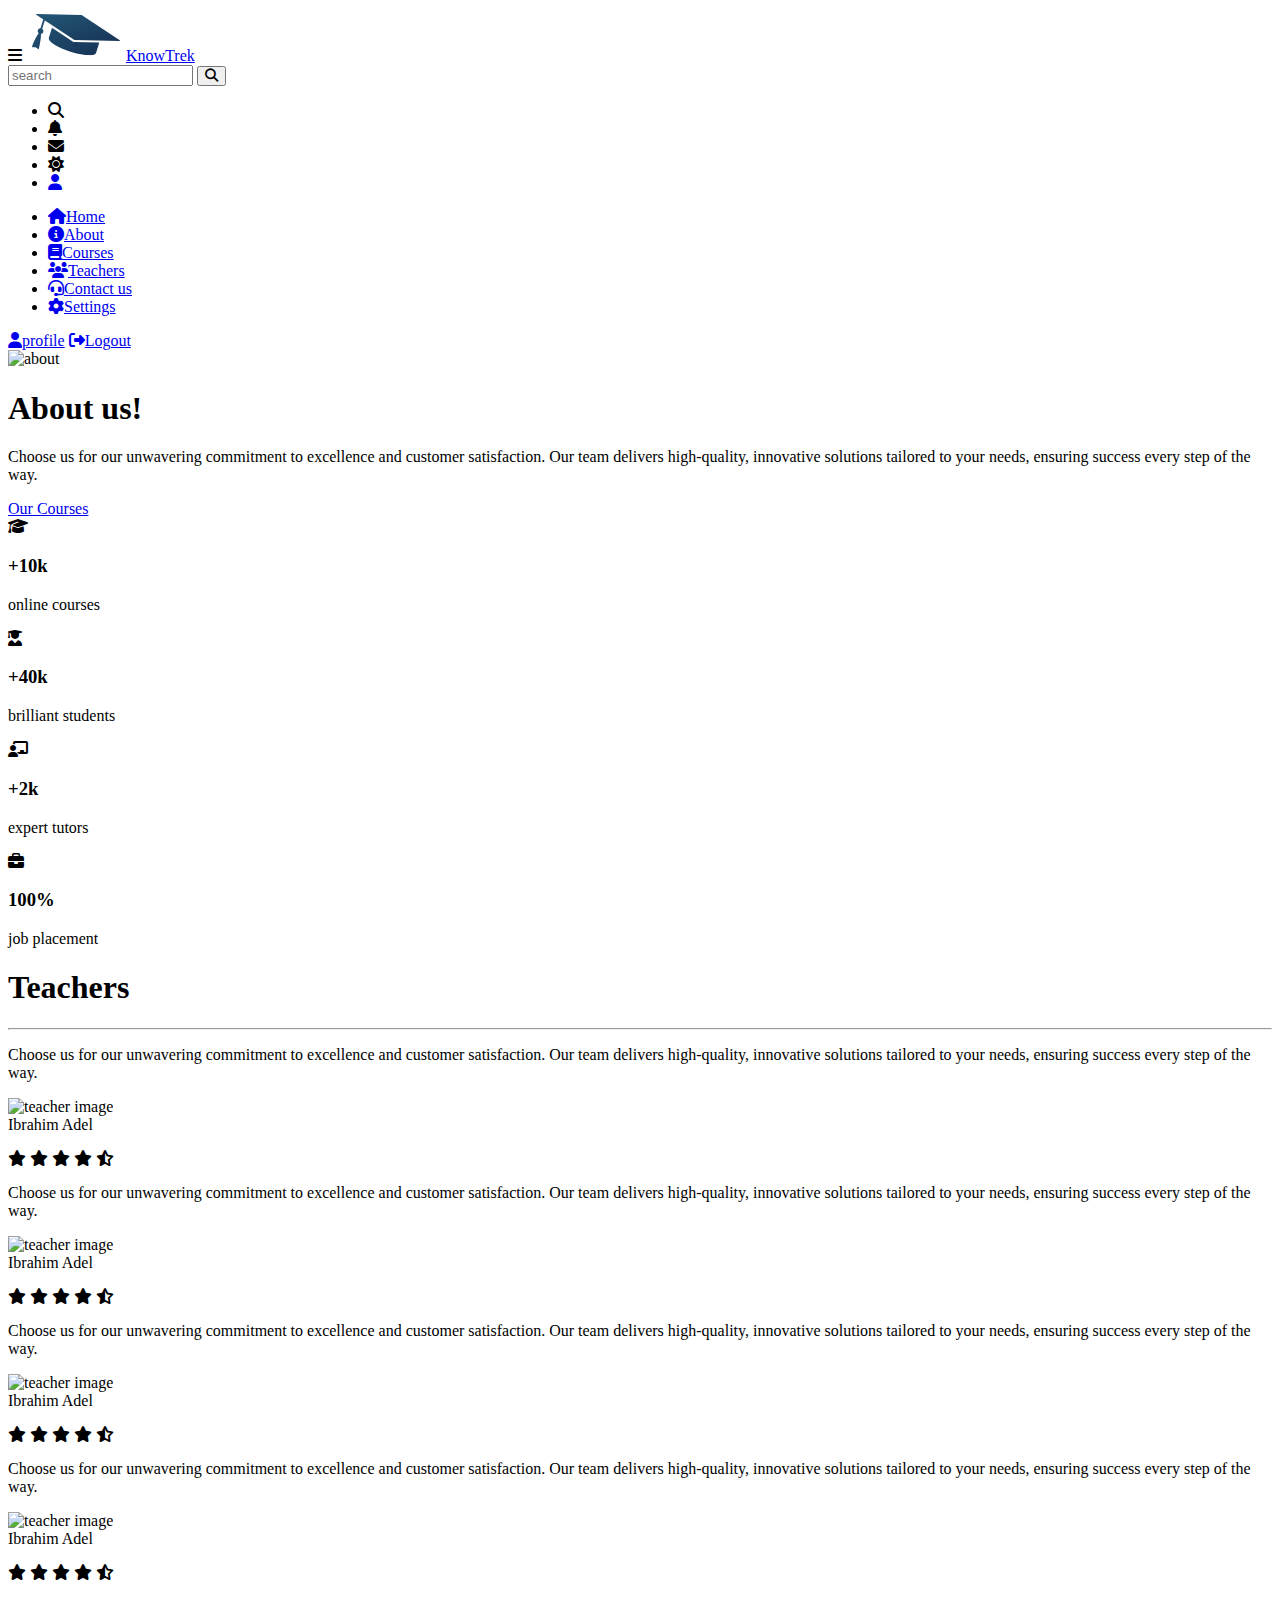
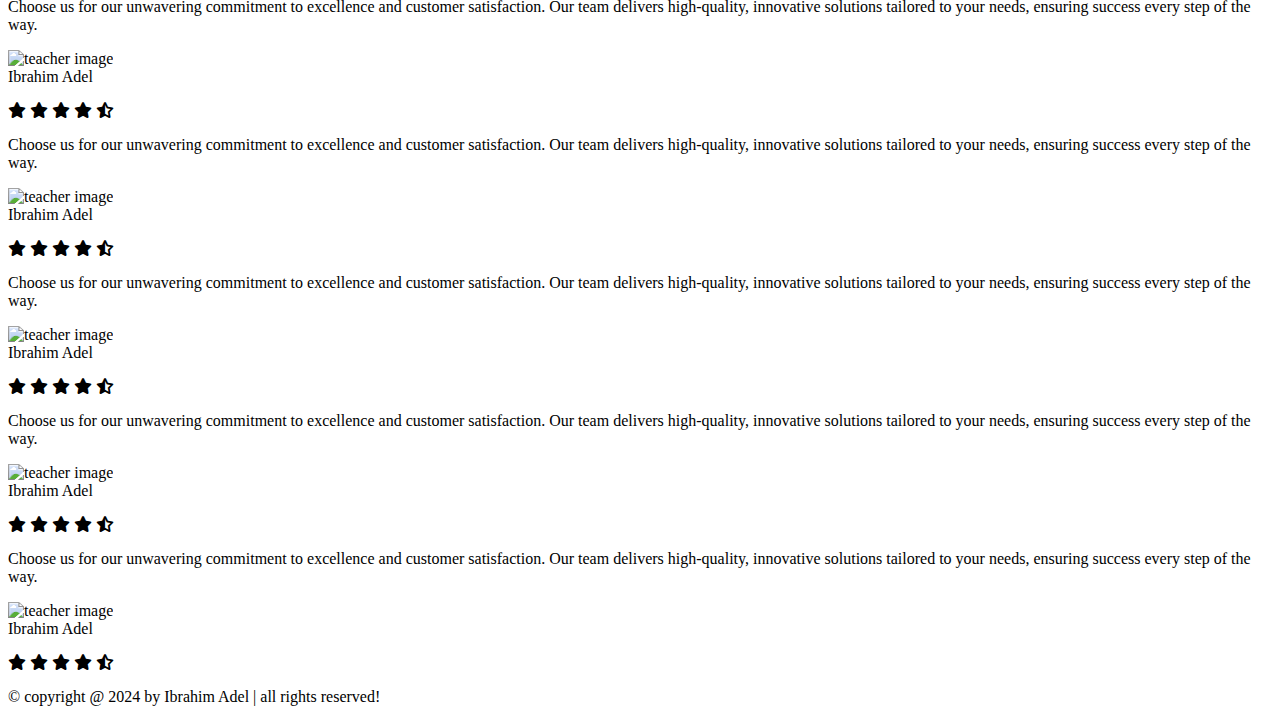
==== about.html @ f825b069 "Add files via upload" ====
<!DOCTYPE html>
<html lang="en">
    <head>
        <meta charset="UTF-8">
        <meta http-equiv="X-UA-Compatible" content="IE=edge">
        <meta name="viewport" content="width=device-width, initial-scale=1.0">
        <title>about</title>
        <link rel="stylesheet" href="https://cdnjs.cloudflare.com/ajax/libs/font-awesome/6.1.2/css/all.min.css">
        <link rel="stylesheet" href="css/style.css">

    </head>
    <body>
        <header class="header">
            <div class="header-brand">
                <i class="fas fa-bars menu-btn"></i>
                <a href="home.html" class="logo"><svg width="100px" xmlns="http://www.w3.org/2000/svg" version="1.1" xmlns:xlink="http://www.w3.org/1999/xlink" viewBox="0 0 0.75237105499171 0.40143376459299396"><g transform="matrix(1,0,0,1,0.36043387954663625,0.2660890951334154)"><rect width="0.75237105499171" height="0.75237105499171" x="-0.36043387954663625" y="-0.4415577403327734" fill="#ffffff"></rect><g clip-path="url(#SvgjsClipPath1002)"><g clip-path="url(#a17133e9b-f5bc-4f78-a43a-024137eb7d2d15772a46-95a4-43d5-85da-157dc14fb5e4)"><path d=" M -0.24462535090179466 -0.1126507204447265 C -0.23314159796890827 -0.1090267803364653 -0.22662151228394006 -0.09711904126802692 -0.23003004678824976 -0.08607116568291134 C -0.23345838795024856 -0.07500826027472965 -0.2455389181217276 -0.06897632600403633 -0.25702085253741186 -0.07261850140687678 C -0.26848661732981133 -0.07623923604362479 -0.27502469115526645 -0.08815018058357638 -0.2715981685104698 -0.09919485069717877 C -0.268169827348471 -0.11025775610536044 -0.2561091038346811 -0.11627466055298769 -0.24462535090179466 -0.1126507204447265" fill="url(#gradient-d0b29179-8b25-4132-8b5b-832a446f24a7_0)" transform="matrix(1,0,0,1,0,0)" fill-rule="nonzero"></path></g><g clip-path="url(#a17133e9b-f5bc-4f78-a43a-024137eb7d2d15772a46-95a4-43d5-85da-157dc14fb5e4)"><path d=" M -0.0038853163052064987 -0.010900767620814433 C -0.0032173629906196433 -0.010460179940380288 -0.002452072317970788 -0.010220576308222235 -0.0016838831600566873 -0.010211524439912634 L 0.19105296943670952 -0.005727978010923063 L 0.16733428412217138 0.0709270317769268 C 0.15742293525553674 0.1029388598658458 0.06350192798470455 0.09084205352820504 -0.025472398923053807 0.06273773041034827 C -0.11442691917312306 0.03461837746942534 -0.19843657757732058 -0.00949025695713443 -0.1885413983339708 -0.041523525812145856 L -0.16482271301943266 -0.11817853559999575 Z" fill="url(#gradient-d0b29179-8b25-4132-8b5b-832a446f24a7_1)" transform="matrix(1,0,0,1,0,0)" fill-rule="nonzero"></path></g><g clip-path="url(#a17133e9b-f5bc-4f78-a43a-024137eb7d2d15772a46-95a4-43d5-85da-157dc14fb5e4)"><path d=" M -0.28191693642430155 -0.22075282571582827 L 0.05860601107999158 -0.21283616278454948 C 0.058986858255646146 -0.21282078375279959 0.059367887776963224 -0.21275911475927148 0.05974108244787274 -0.21265245337379873 C 0.0601076881598111 -0.2125327723776711 0.06046035897874863 -0.21236379013103623 0.06078945608465436 -0.21215012507516084 L 0.34512088126383017 -0.02262142636042075 C 0.3476972616843315 -0.020918840896634094 0.3467168999788068 -0.017697178963103688 0.3436314413064551 -0.01778302128434872 L 0.0031084938021619934 -0.02569968421562749 C 0.002727398500510292 -0.025696377360432704 0.002343767527738516 -0.025758467394546708 0.001973422434280725 -0.025883393626378204 C 0.0015984441844053565 -0.025995814835407943 0.001238656585179576 -0.02616638057150933 0.000907060657012182 -0.026388927396529316 L -0.28342618303936584 -0.21589939081669016 C -0.2860007449426649 -0.2176202115750561 -0.28500421361385536 -0.22082043274249402 -0.28191693642430155 -0.22075282571582827" fill="url(#gradient-d0b29179-8b25-4132-8b5b-832a446f24a7_2)" transform="matrix(1,0,0,1,0,0)" fill-rule="nonzero"></path></g><g clip-path="url(#SvgjsClipPath100015772a46-95a4-43d5-85da-157dc14fb5e4)"><path d=" M -0.21705315340728043 -0.17894823153442935 L -0.22992006792135233 -0.18302277052001903 L -0.26046644586089573 -0.08434709791097755 L -0.24758154308708646 -0.08026935349988915 Z" fill="url(#gradient-d0b29179-8b25-4132-8b5b-832a446f24a7_3)" transform="matrix(1,0,0,1,0,0)" fill-rule="nonzero"></path></g><g clip-path="url(#b17133e9b-f5bc-4f78-a43a-024137eb7d2d15772a46-95a4-43d5-85da-157dc14fb5e4)"><path d=" M -0.2528053555785849 -0.08625893181184172 C -0.2386417637762091 -0.08178625961350594 -0.25762505557586746 0.020266617093435968 -0.26282091802902735 0.037120578769838014 C -0.26460097190906895 0.04285372368280735 -0.2665060480816289 0.04433305728631018 -0.26882976117578317 0.04358490521565758 C -0.2733027615108285 0.04217536167322192 -0.27927283773918715 0.03246284069579333 -0.28862711008887165 0.029515321882381235 C -0.2979813824385561 0.02656780306896922 -0.308356524500034 0.031103378844094115 -0.3128475129755663 0.029690629830145338 C -0.31515505644643577 0.028963918525585164 -0.3158938428623912 0.026642263775034203 -0.3141137889823496 0.020909118862064785 C -0.30890175690590493 0.00407659795175519 -0.26696894738096066 -0.09073160401017749 -0.2528053555785849 -0.08625893181184172" fill="url(#gradient-d0b29179-8b25-4132-8b5b-832a446f24a7_4)" transform="matrix(1,0,0,1,0,0)" fill-rule="nonzero"></path></g></g><g><path d=" M 0.009300000000000001 0.0159 Q 0.006600000000000001 0.0132 0.006600000000000001 0.0093 Q 0.006600000000000001 0.0053999999999999986 0.009300000000000001 0.0026999999999999993 Q 0.012 0 0.0159 0 Q 0.01965 0 0.022275000000000003 0.0026999999999999993 Q 0.024900000000000002 0.0053999999999999986 0.024900000000000002 0.0093 Q 0.024900000000000002 0.0132 0.022275000000000003 0.0159 Q 0.01965 0.018600000000000002 0.0159 0.018600000000000002 Q 0.012 0.018600000000000002 0.009300000000000001 0.0159" fill="#173054" fill-rule="nonzero"></path></g><g></g></g><defs><clipPath id="SvgjsClipPath1002"><path d=" M -0.31508921008705765 -0.22074442567383676 h 0.6616817160725528 v 0.31074442567383675 h -0.6616817160725528 Z"></path></clipPath><clipPath id="a17133e9b-f5bc-4f78-a43a-024137eb7d2d15772a46-95a4-43d5-85da-157dc14fb5e4"><path d=" M -0.31508921008705765 0.09 L 0.3465771481452545 0.09 L 0.3465771481452545 -0.22074364881277253 L -0.31508921008705765 -0.22074364881277253 Z"></path></clipPath><linearGradient id="gradient-d0b29179-8b25-4132-8b5b-832a446f24a7_0" x1="0" x2="1" y1="0" y2="1"><stop stop-color="#1f4d6e" offset="0"></stop><stop stop-color="#1e496b" offset="1"></stop></linearGradient><linearGradient id="gradient-d0b29179-8b25-4132-8b5b-832a446f24a7_1" x1="0" x2="1" y1="0" y2="1"><stop stop-color="#1f4c6c" offset="0"></stop><stop stop-color="#183558" offset="1"></stop></linearGradient><linearGradient id="gradient-d0b29179-8b25-4132-8b5b-832a446f24a7_2" x1="0" x2="1" y1="0" y2="1"><stop stop-color="#225777" offset="0"></stop><stop stop-color="#183457" offset="1"></stop></linearGradient><clipPath id="SvgjsClipPath100015772a46-95a4-43d5-85da-157dc14fb5e4"><path d=" M -0.31508921008705765 -0.22074442567383673 L 0.3465925059854951 -0.22074442567383673 L 0.3465925059854951 0.09 L -0.31508921008705765 0.09 Z"></path></clipPath><linearGradient id="gradient-d0b29179-8b25-4132-8b5b-832a446f24a7_3" x1="0" x2="1" y1="0" y2="1"><stop stop-color="#205172" offset="0"></stop><stop stop-color="#1e4a6b" offset="1"></stop></linearGradient><clipPath id="b17133e9b-f5bc-4f78-a43a-024137eb7d2d15772a46-95a4-43d5-85da-157dc14fb5e4"><path d=" M -0.31508921008705765 0.09 L 0.3465771481452545 0.09 L 0.3465771481452545 -0.22074364881277253 L -0.31508921008705765 -0.22074364881277253 Z"></path></clipPath><linearGradient id="gradient-d0b29179-8b25-4132-8b5b-832a446f24a7_4" x1="0" x2="1" y1="0" y2="1"><stop stop-color="#1f4e6f" offset="0"></stop><stop stop-color="#1c4466" offset="1"></stop></linearGradient></defs></svg><span class="brand-name">KnowTrek</span></a>
            </div>
            <form action="search.html" method="post" class="header-search">
                <input class="search-input" type="text" name="search-box" placeholder="search" maxlength="100" required>
                <button type="submit" class="fas fa-search search-icon"></button>
            </form>
            <div class="header-links">
                <ul>
                    <li class="mini-search-icon"><i class="fas fa-search"></i></li>
                    <li><i class="fas fa-bell"></i></li>
                    <li><i class="fas fa-envelope"></i></li>
                    <li class="theme-toggle"><i class="theme-icon fas fa-sun"></i></li>
                    <li><a href="login.html"><i class="fas fa-user"></i></li></a>
                </ul>
            </div>
        </header>
        <aside class="sidebar">
            <nav>
                <ul>
                    <li><a href="home.html"><i class="fas fa-home"></i><span class="sidebar-links ">Home</span></a></li>
                    <li><a href="about.html"><i class="fas fa-info-circle"></i><span class="sidebar-links ">About</span></a></li>
                    <li><a href="courses.html"><i class="fas fa-book"></i><span class="sidebar-links ">Courses</span></a></li>
                    <li><a href="teachers.html"><i class="fas fa-users"></i><span class="sidebar-links ">Teachers</span></a></li>
                    <li><a href="contact.html"><i class="fas fa-headset"></i><span class="sidebar-links ">Contact us</span></a></li>
                    <li><a href="#"><i class="fas fa-cog"></i><span class="sidebar-links ">Settings</span></a></li>
                </ul>
            </nav>
            <div class="sidebar-footer">
                <a href="profile.html"><i class="fas fa-user"></i><span class="sidebar-links ">profile</span></a>
                <a href="login.html"><i class="fas fa-sign-out-alt"></i><span class="sidebar-links ">Logout</span></a>
            </div>
        </aside>
        <section class="bage-body">
            <div class="about">
                <div>
                    <img src="images/about.svg" alt="about" class="about-img">
                </div>
                <div class="about-text">
                    <h1 class="about-title">About us!</h1>
                    <p class="about-paragraph">Choose us for our unwavering commitment to 
                        excellence and customer satisfaction. Our team delivers high-quality, 
                        innovative solutions tailored to your needs, ensuring success every step
                         of the way.</p>
                    <a href="courses.html">Our Courses</a>
                </div>
            </div>
            <div class="about-2">
                <div class="box">
                    <i class="fas fa-graduation-cap"></i>
                    <div>
                       <h3>+10k</h3>
                       <p>online courses</p>
                    </div>
                 </div>
           
                 <div class="box">
                    <i class="fas fa-user-graduate"></i>
                    <div>
                       <h3>+40k</h3>
                       <p>brilliant students</p>
                    </div>
                 </div>
           
                 <div class="box">
                    <i class="fas fa-chalkboard-user"></i>
                    <div>
                       <h3>+2k</h3>
                       <p>expert tutors</p>
                    </div>
                 </div>
           
                 <div class="box">
                    <i class="fas fa-briefcase"></i>
                    <div>
                       <h3>100%</h3>
                       <p>job placement</p>
                    </div>
                 </div>
            </div>
            <section class="courses-sec about-final-sec">
                <h1>Teachers</h1>
                <hr/>
                <div class="courses-parent">
                    <div class="course-box  teacher-box about-box">
                        <div class="teacher-div">
                            <p>Choose us for our unwavering commitment to
                                 excellence and customer satisfaction. Our
                                  team delivers high-quality, innovative solutions
                                   tailored to your needs, ensuring success every step
                                    of the way.</p>
                        </div>
                        <div class="course-box-header">
                            <img alt="teacher image" src="images/profile.png"/>
                            <div>
                                <span>Ibrahim Adel</span>
                                <p>
                                    <i class="fas fa-star"></i>
                                    <i class="fas fa-star"></i>
                                    <i class="fas fa-star"></i>
                                    <i class="fas fa-star"></i>
                                    <i class="fas fa-star-half-alt"></i>
                                </p>
                            </div>
                        </div>
                    </div>
                    <div class="course-box  teacher-box about-box">
                        <div class="teacher-div">
                            <p>Choose us for our unwavering commitment to
                                 excellence and customer satisfaction. Our
                                  team delivers high-quality, innovative solutions
                                   tailored to your needs, ensuring success every step
                                    of the way.</p>
                        </div>
                        <div class="course-box-header">
                            <img alt="teacher image" src="images/profile.png"/>
                            <div>
                                <span>Ibrahim Adel</span>
                                <p>
                                    <i class="fas fa-star"></i>
                                    <i class="fas fa-star"></i>
                                    <i class="fas fa-star"></i>
                                    <i class="fas fa-star"></i>
                                    <i class="fas fa-star-half-alt"></i>
                                </p>
                            </div>
                        </div>
                    </div>
                    <div class="course-box  teacher-box about-box">
                        <div class="teacher-div">
                            <p>Choose us for our unwavering commitment to
                                 excellence and customer satisfaction. Our
                                  team delivers high-quality, innovative solutions
                                   tailored to your needs, ensuring success every step
                                    of the way.</p>
                        </div>
                        <div class="course-box-header">
                            <img alt="teacher image" src="images/profile.png"/>
                            <div>
                                <span>Ibrahim Adel</span>
                                <p>
                                    <i class="fas fa-star"></i>
                                    <i class="fas fa-star"></i>
                                    <i class="fas fa-star"></i>
                                    <i class="fas fa-star"></i>
                                    <i class="fas fa-star-half-alt"></i>
                                </p>
                            </div>
                        </div>
                    </div>
                    <div class="course-box  teacher-box about-box">
                        <div class="teacher-div">
                            <p>Choose us for our unwavering commitment to
                                 excellence and customer satisfaction. Our
                                  team delivers high-quality, innovative solutions
                                   tailored to your needs, ensuring success every step
                                    of the way.</p>
                        </div>
                        <div class="course-box-header">
                            <img alt="teacher image" src="images/profile.png"/>
                            <div>
                                <span>Ibrahim Adel</span>
                                <p>
                                    <i class="fas fa-star"></i>
                                    <i class="fas fa-star"></i>
                                    <i class="fas fa-star"></i>
                                    <i class="fas fa-star"></i>
                                    <i class="fas fa-star-half-alt"></i>
                                </p>
                            </div>
                        </div>
                    </div>
                    <div class="course-box  teacher-box about-box">
                        <div class="teacher-div">
                            <p>Choose us for our unwavering commitment to
                                 excellence and customer satisfaction. Our
                                  team delivers high-quality, innovative solutions
                                   tailored to your needs, ensuring success every step
                                    of the way.</p>
                        </div>
                        <div class="course-box-header">
                            <img alt="teacher image" src="images/profile.png"/>
                            <div>
                                <span>Ibrahim Adel</span>
                                <p>
                                    <i class="fas fa-star"></i>
                                    <i class="fas fa-star"></i>
                                    <i class="fas fa-star"></i>
                                    <i class="fas fa-star"></i>
                                    <i class="fas fa-star-half-alt"></i>
                                </p>
                            </div>
                        </div>
                    </div>
                    <div class="course-box  teacher-box about-box">
                        <div class="teacher-div">
                            <p>Choose us for our unwavering commitment to
                                 excellence and customer satisfaction. Our
                                  team delivers high-quality, innovative solutions
                                   tailored to your needs, ensuring success every step
                                    of the way.</p>
                        </div>
                        <div class="course-box-header">
                            <img alt="teacher image" src="images/profile.png"/>
                            <div>
                                <span>Ibrahim Adel</span>
                                <p>
                                    <i class="fas fa-star"></i>
                                    <i class="fas fa-star"></i>
                                    <i class="fas fa-star"></i>
                                    <i class="fas fa-star"></i>
                                    <i class="fas fa-star-half-alt"></i>
                                </p>
                            </div>
                        </div>
                    </div>
                    <div class="course-box  teacher-box about-box">
                        <div class="teacher-div">
                            <p>Choose us for our unwavering commitment to
                                 excellence and customer satisfaction. Our
                                  team delivers high-quality, innovative solutions
                                   tailored to your needs, ensuring success every step
                                    of the way.</p>
                        </div>
                        <div class="course-box-header">
                            <img alt="teacher image" src="images/profile.png"/>
                            <div>
                                <span>Ibrahim Adel</span>
                                <p>
                                    <i class="fas fa-star"></i>
                                    <i class="fas fa-star"></i>
                                    <i class="fas fa-star"></i>
                                    <i class="fas fa-star"></i>
                                    <i class="fas fa-star-half-alt"></i>
                                </p>
                            </div>
                        </div>
                    </div>
                    <div class="course-box  teacher-box about-box">
                        <div class="teacher-div">
                            <p>Choose us for our unwavering commitment to
                                 excellence and customer satisfaction. Our
                                  team delivers high-quality, innovative solutions
                                   tailored to your needs, ensuring success every step
                                    of the way.</p>
                        </div>
                        <div class="course-box-header">
                            <img alt="teacher image" src="images/profile.png"/>
                            <div>
                                <span>Ibrahim Adel</span>
                                <p>
                                    <i class="fas fa-star"></i>
                                    <i class="fas fa-star"></i>
                                    <i class="fas fa-star"></i>
                                    <i class="fas fa-star"></i>
                                    <i class="fas fa-star-half-alt"></i>
                                </p>
                            </div>
                        </div>
                    </div>
                    <div class="course-box  teacher-box about-box">
                        <div class="teacher-div">
                            <p>Choose us for our unwavering commitment to
                                 excellence and customer satisfaction. Our
                                  team delivers high-quality, innovative solutions
                                   tailored to your needs, ensuring success every step
                                    of the way.</p>
                        </div>
                        <div class="course-box-header">
                            <img alt="teacher image" src="images/profile.png"/>
                            <div>
                                <span>Ibrahim Adel</span>
                                <p>
                                    <i class="fas fa-star"></i>
                                    <i class="fas fa-star"></i>
                                    <i class="fas fa-star"></i>
                                    <i class="fas fa-star"></i>
                                    <i class="fas fa-star-half-alt"></i>
                                </p>
                            </div>
                        </div>
                    </div>
                </div>
            </section>
        </section>
        <footer class="footer">
            &copy; copyright @ 2024 by <span class="span"> Ibrahim Adel </span><span class="all-rights"> | all rights reserved!</span>
        </footer>
        <script src="js/main.js"></script>
    </body>
</html>
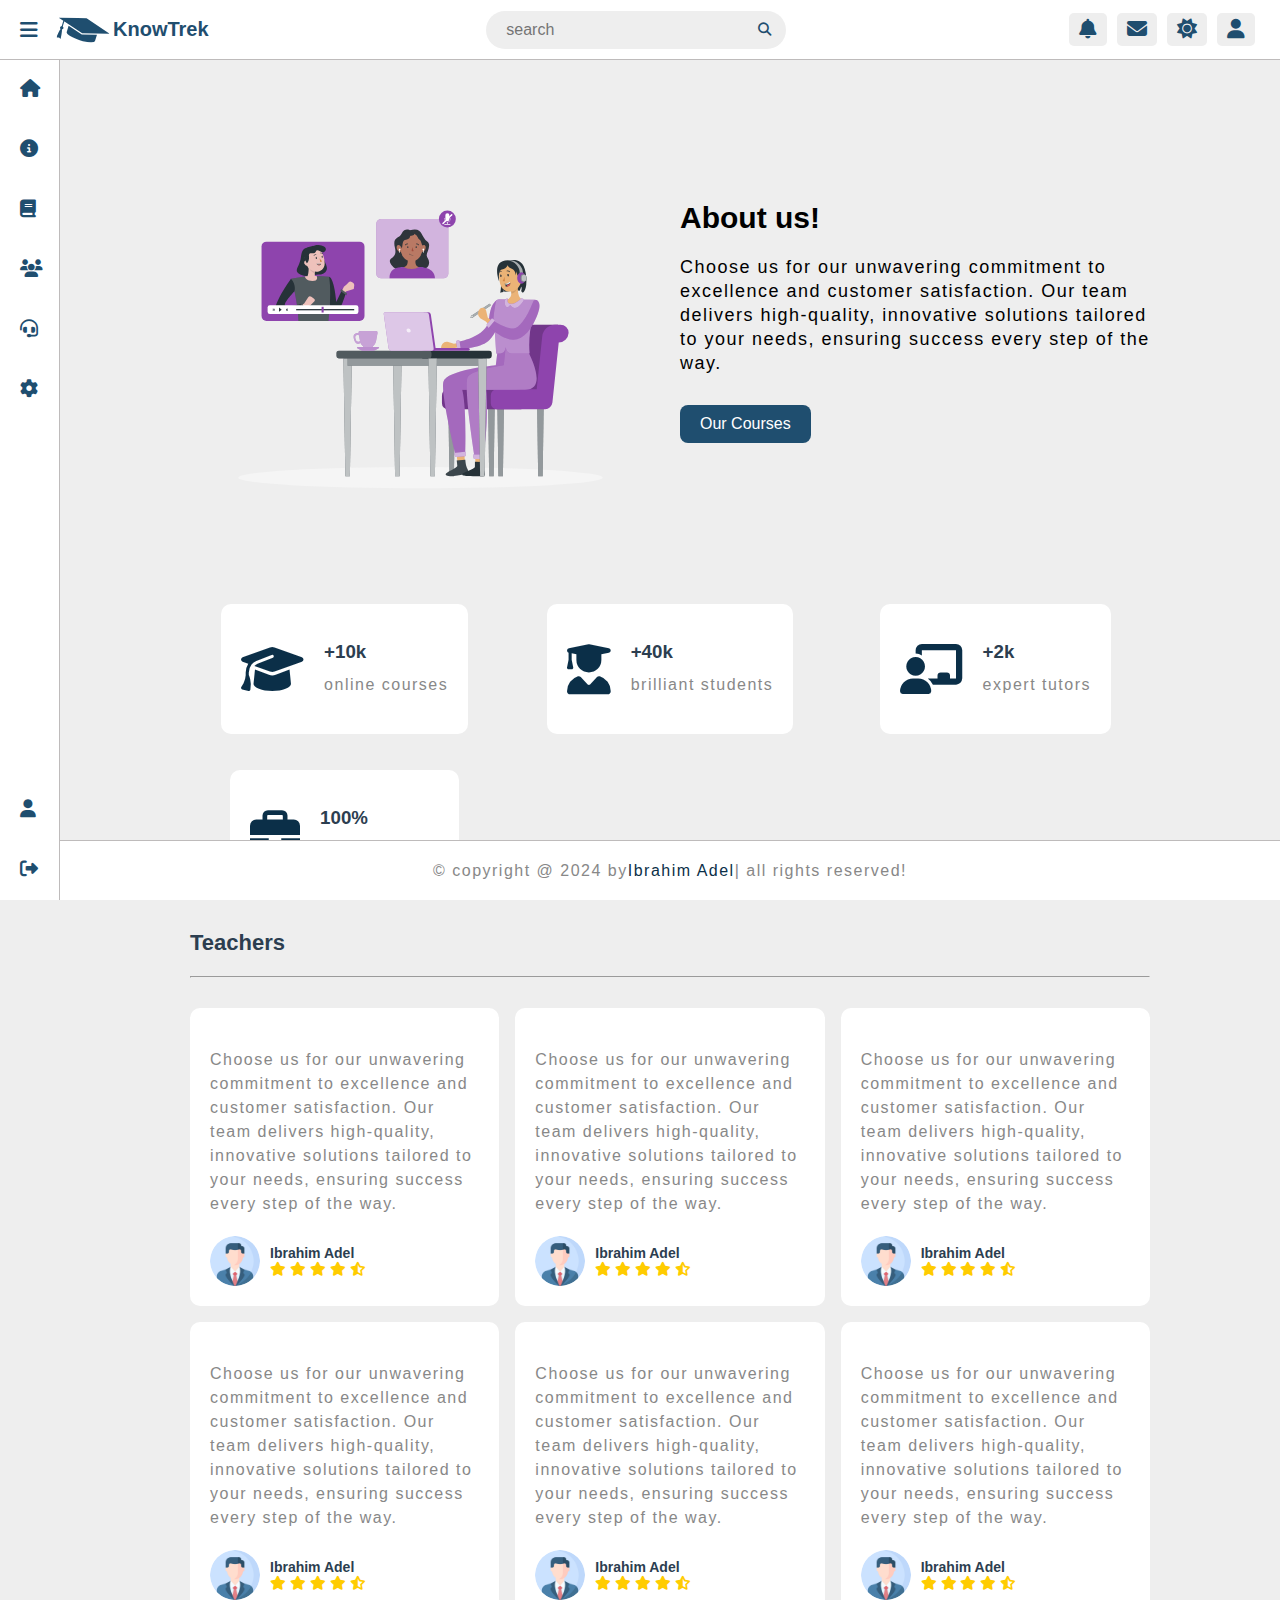
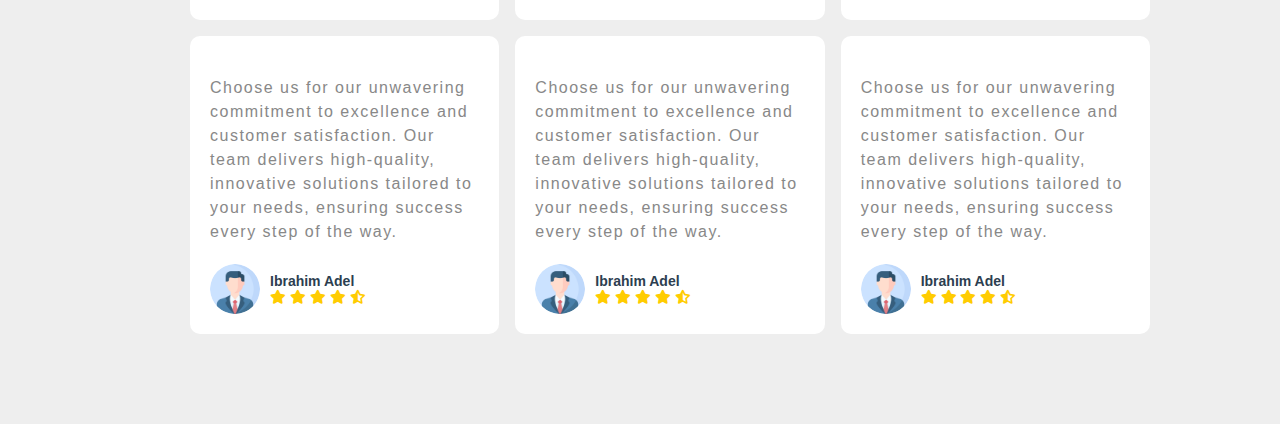
==== commit 1b63020f: "Update about.html" ====
--- a/about.html
+++ b/about.html
@@ -13,7 +13,7 @@
         <header class="header">
             <div class="header-brand">
                 <i class="fas fa-bars menu-btn"></i>
-                <a href="home.html" class="logo"><svg width="100px" xmlns="http://www.w3.org/2000/svg" version="1.1" xmlns:xlink="http://www.w3.org/1999/xlink" viewBox="0 0 0.75237105499171 0.40143376459299396"><g transform="matrix(1,0,0,1,0.36043387954663625,0.2660890951334154)"><rect width="0.75237105499171" height="0.75237105499171" x="-0.36043387954663625" y="-0.4415577403327734" fill="#ffffff"></rect><g clip-path="url(#SvgjsClipPath1002)"><g clip-path="url(#a17133e9b-f5bc-4f78-a43a-024137eb7d2d15772a46-95a4-43d5-85da-157dc14fb5e4)"><path d=" M -0.24462535090179466 -0.1126507204447265 C -0.23314159796890827 -0.1090267803364653 -0.22662151228394006 -0.09711904126802692 -0.23003004678824976 -0.08607116568291134 C -0.23345838795024856 -0.07500826027472965 -0.2455389181217276 -0.06897632600403633 -0.25702085253741186 -0.07261850140687678 C -0.26848661732981133 -0.07623923604362479 -0.27502469115526645 -0.08815018058357638 -0.2715981685104698 -0.09919485069717877 C -0.268169827348471 -0.11025775610536044 -0.2561091038346811 -0.11627466055298769 -0.24462535090179466 -0.1126507204447265" fill="url(#gradient-d0b29179-8b25-4132-8b5b-832a446f24a7_0)" transform="matrix(1,0,0,1,0,0)" fill-rule="nonzero"></path></g><g clip-path="url(#a17133e9b-f5bc-4f78-a43a-024137eb7d2d15772a46-95a4-43d5-85da-157dc14fb5e4)"><path d=" M -0.0038853163052064987 -0.010900767620814433 C -0.0032173629906196433 -0.010460179940380288 -0.002452072317970788 -0.010220576308222235 -0.0016838831600566873 -0.010211524439912634 L 0.19105296943670952 -0.005727978010923063 L 0.16733428412217138 0.0709270317769268 C 0.15742293525553674 0.1029388598658458 0.06350192798470455 0.09084205352820504 -0.025472398923053807 0.06273773041034827 C -0.11442691917312306 0.03461837746942534 -0.19843657757732058 -0.00949025695713443 -0.1885413983339708 -0.041523525812145856 L -0.16482271301943266 -0.11817853559999575 Z" fill="url(#gradient-d0b29179-8b25-4132-8b5b-832a446f24a7_1)" transform="matrix(1,0,0,1,0,0)" fill-rule="nonzero"></path></g><g clip-path="url(#a17133e9b-f5bc-4f78-a43a-024137eb7d2d15772a46-95a4-43d5-85da-157dc14fb5e4)"><path d=" M -0.28191693642430155 -0.22075282571582827 L 0.05860601107999158 -0.21283616278454948 C 0.058986858255646146 -0.21282078375279959 0.059367887776963224 -0.21275911475927148 0.05974108244787274 -0.21265245337379873 C 0.0601076881598111 -0.2125327723776711 0.06046035897874863 -0.21236379013103623 0.06078945608465436 -0.21215012507516084 L 0.34512088126383017 -0.02262142636042075 C 0.3476972616843315 -0.020918840896634094 0.3467168999788068 -0.017697178963103688 0.3436314413064551 -0.01778302128434872 L 0.0031084938021619934 -0.02569968421562749 C 0.002727398500510292 -0.025696377360432704 0.002343767527738516 -0.025758467394546708 0.001973422434280725 -0.025883393626378204 C 0.0015984441844053565 -0.025995814835407943 0.001238656585179576 -0.02616638057150933 0.000907060657012182 -0.026388927396529316 L -0.28342618303936584 -0.21589939081669016 C -0.2860007449426649 -0.2176202115750561 -0.28500421361385536 -0.22082043274249402 -0.28191693642430155 -0.22075282571582827" fill="url(#gradient-d0b29179-8b25-4132-8b5b-832a446f24a7_2)" transform="matrix(1,0,0,1,0,0)" fill-rule="nonzero"></path></g><g clip-path="url(#SvgjsClipPath100015772a46-95a4-43d5-85da-157dc14fb5e4)"><path d=" M -0.21705315340728043 -0.17894823153442935 L -0.22992006792135233 -0.18302277052001903 L -0.26046644586089573 -0.08434709791097755 L -0.24758154308708646 -0.08026935349988915 Z" fill="url(#gradient-d0b29179-8b25-4132-8b5b-832a446f24a7_3)" transform="matrix(1,0,0,1,0,0)" fill-rule="nonzero"></path></g><g clip-path="url(#b17133e9b-f5bc-4f78-a43a-024137eb7d2d15772a46-95a4-43d5-85da-157dc14fb5e4)"><path d=" M -0.2528053555785849 -0.08625893181184172 C -0.2386417637762091 -0.08178625961350594 -0.25762505557586746 0.020266617093435968 -0.26282091802902735 0.037120578769838014 C -0.26460097190906895 0.04285372368280735 -0.2665060480816289 0.04433305728631018 -0.26882976117578317 0.04358490521565758 C -0.2733027615108285 0.04217536167322192 -0.27927283773918715 0.03246284069579333 -0.28862711008887165 0.029515321882381235 C -0.2979813824385561 0.02656780306896922 -0.308356524500034 0.031103378844094115 -0.3128475129755663 0.029690629830145338 C -0.31515505644643577 0.028963918525585164 -0.3158938428623912 0.026642263775034203 -0.3141137889823496 0.020909118862064785 C -0.30890175690590493 0.00407659795175519 -0.26696894738096066 -0.09073160401017749 -0.2528053555785849 -0.08625893181184172" fill="url(#gradient-d0b29179-8b25-4132-8b5b-832a446f24a7_4)" transform="matrix(1,0,0,1,0,0)" fill-rule="nonzero"></path></g></g><g><path d=" M 0.009300000000000001 0.0159 Q 0.006600000000000001 0.0132 0.006600000000000001 0.0093 Q 0.006600000000000001 0.0053999999999999986 0.009300000000000001 0.0026999999999999993 Q 0.012 0 0.0159 0 Q 0.01965 0 0.022275000000000003 0.0026999999999999993 Q 0.024900000000000002 0.0053999999999999986 0.024900000000000002 0.0093 Q 0.024900000000000002 0.0132 0.022275000000000003 0.0159 Q 0.01965 0.018600000000000002 0.0159 0.018600000000000002 Q 0.012 0.018600000000000002 0.009300000000000001 0.0159" fill="#173054" fill-rule="nonzero"></path></g><g></g></g><defs><clipPath id="SvgjsClipPath1002"><path d=" M -0.31508921008705765 -0.22074442567383676 h 0.6616817160725528 v 0.31074442567383675 h -0.6616817160725528 Z"></path></clipPath><clipPath id="a17133e9b-f5bc-4f78-a43a-024137eb7d2d15772a46-95a4-43d5-85da-157dc14fb5e4"><path d=" M -0.31508921008705765 0.09 L 0.3465771481452545 0.09 L 0.3465771481452545 -0.22074364881277253 L -0.31508921008705765 -0.22074364881277253 Z"></path></clipPath><linearGradient id="gradient-d0b29179-8b25-4132-8b5b-832a446f24a7_0" x1="0" x2="1" y1="0" y2="1"><stop stop-color="#1f4d6e" offset="0"></stop><stop stop-color="#1e496b" offset="1"></stop></linearGradient><linearGradient id="gradient-d0b29179-8b25-4132-8b5b-832a446f24a7_1" x1="0" x2="1" y1="0" y2="1"><stop stop-color="#1f4c6c" offset="0"></stop><stop stop-color="#183558" offset="1"></stop></linearGradient><linearGradient id="gradient-d0b29179-8b25-4132-8b5b-832a446f24a7_2" x1="0" x2="1" y1="0" y2="1"><stop stop-color="#225777" offset="0"></stop><stop stop-color="#183457" offset="1"></stop></linearGradient><clipPath id="SvgjsClipPath100015772a46-95a4-43d5-85da-157dc14fb5e4"><path d=" M -0.31508921008705765 -0.22074442567383673 L 0.3465925059854951 -0.22074442567383673 L 0.3465925059854951 0.09 L -0.31508921008705765 0.09 Z"></path></clipPath><linearGradient id="gradient-d0b29179-8b25-4132-8b5b-832a446f24a7_3" x1="0" x2="1" y1="0" y2="1"><stop stop-color="#205172" offset="0"></stop><stop stop-color="#1e4a6b" offset="1"></stop></linearGradient><clipPath id="b17133e9b-f5bc-4f78-a43a-024137eb7d2d15772a46-95a4-43d5-85da-157dc14fb5e4"><path d=" M -0.31508921008705765 0.09 L 0.3465771481452545 0.09 L 0.3465771481452545 -0.22074364881277253 L -0.31508921008705765 -0.22074364881277253 Z"></path></clipPath><linearGradient id="gradient-d0b29179-8b25-4132-8b5b-832a446f24a7_4" x1="0" x2="1" y1="0" y2="1"><stop stop-color="#1f4e6f" offset="0"></stop><stop stop-color="#1c4466" offset="1"></stop></linearGradient></defs></svg><span class="brand-name">KnowTrek</span></a>
+                <a href="index.html" class="logo"><svg width="100px" xmlns="http://www.w3.org/2000/svg" version="1.1" xmlns:xlink="http://www.w3.org/1999/xlink" viewBox="0 0 0.75237105499171 0.40143376459299396"><g transform="matrix(1,0,0,1,0.36043387954663625,0.2660890951334154)"><rect width="0.75237105499171" height="0.75237105499171" x="-0.36043387954663625" y="-0.4415577403327734" fill="#ffffff"></rect><g clip-path="url(#SvgjsClipPath1002)"><g clip-path="url(#a17133e9b-f5bc-4f78-a43a-024137eb7d2d15772a46-95a4-43d5-85da-157dc14fb5e4)"><path d=" M -0.24462535090179466 -0.1126507204447265 C -0.23314159796890827 -0.1090267803364653 -0.22662151228394006 -0.09711904126802692 -0.23003004678824976 -0.08607116568291134 C -0.23345838795024856 -0.07500826027472965 -0.2455389181217276 -0.06897632600403633 -0.25702085253741186 -0.07261850140687678 C -0.26848661732981133 -0.07623923604362479 -0.27502469115526645 -0.08815018058357638 -0.2715981685104698 -0.09919485069717877 C -0.268169827348471 -0.11025775610536044 -0.2561091038346811 -0.11627466055298769 -0.24462535090179466 -0.1126507204447265" fill="url(#gradient-d0b29179-8b25-4132-8b5b-832a446f24a7_0)" transform="matrix(1,0,0,1,0,0)" fill-rule="nonzero"></path></g><g clip-path="url(#a17133e9b-f5bc-4f78-a43a-024137eb7d2d15772a46-95a4-43d5-85da-157dc14fb5e4)"><path d=" M -0.0038853163052064987 -0.010900767620814433 C -0.0032173629906196433 -0.010460179940380288 -0.002452072317970788 -0.010220576308222235 -0.0016838831600566873 -0.010211524439912634 L 0.19105296943670952 -0.005727978010923063 L 0.16733428412217138 0.0709270317769268 C 0.15742293525553674 0.1029388598658458 0.06350192798470455 0.09084205352820504 -0.025472398923053807 0.06273773041034827 C -0.11442691917312306 0.03461837746942534 -0.19843657757732058 -0.00949025695713443 -0.1885413983339708 -0.041523525812145856 L -0.16482271301943266 -0.11817853559999575 Z" fill="url(#gradient-d0b29179-8b25-4132-8b5b-832a446f24a7_1)" transform="matrix(1,0,0,1,0,0)" fill-rule="nonzero"></path></g><g clip-path="url(#a17133e9b-f5bc-4f78-a43a-024137eb7d2d15772a46-95a4-43d5-85da-157dc14fb5e4)"><path d=" M -0.28191693642430155 -0.22075282571582827 L 0.05860601107999158 -0.21283616278454948 C 0.058986858255646146 -0.21282078375279959 0.059367887776963224 -0.21275911475927148 0.05974108244787274 -0.21265245337379873 C 0.0601076881598111 -0.2125327723776711 0.06046035897874863 -0.21236379013103623 0.06078945608465436 -0.21215012507516084 L 0.34512088126383017 -0.02262142636042075 C 0.3476972616843315 -0.020918840896634094 0.3467168999788068 -0.017697178963103688 0.3436314413064551 -0.01778302128434872 L 0.0031084938021619934 -0.02569968421562749 C 0.002727398500510292 -0.025696377360432704 0.002343767527738516 -0.025758467394546708 0.001973422434280725 -0.025883393626378204 C 0.0015984441844053565 -0.025995814835407943 0.001238656585179576 -0.02616638057150933 0.000907060657012182 -0.026388927396529316 L -0.28342618303936584 -0.21589939081669016 C -0.2860007449426649 -0.2176202115750561 -0.28500421361385536 -0.22082043274249402 -0.28191693642430155 -0.22075282571582827" fill="url(#gradient-d0b29179-8b25-4132-8b5b-832a446f24a7_2)" transform="matrix(1,0,0,1,0,0)" fill-rule="nonzero"></path></g><g clip-path="url(#SvgjsClipPath100015772a46-95a4-43d5-85da-157dc14fb5e4)"><path d=" M -0.21705315340728043 -0.17894823153442935 L -0.22992006792135233 -0.18302277052001903 L -0.26046644586089573 -0.08434709791097755 L -0.24758154308708646 -0.08026935349988915 Z" fill="url(#gradient-d0b29179-8b25-4132-8b5b-832a446f24a7_3)" transform="matrix(1,0,0,1,0,0)" fill-rule="nonzero"></path></g><g clip-path="url(#b17133e9b-f5bc-4f78-a43a-024137eb7d2d15772a46-95a4-43d5-85da-157dc14fb5e4)"><path d=" M -0.2528053555785849 -0.08625893181184172 C -0.2386417637762091 -0.08178625961350594 -0.25762505557586746 0.020266617093435968 -0.26282091802902735 0.037120578769838014 C -0.26460097190906895 0.04285372368280735 -0.2665060480816289 0.04433305728631018 -0.26882976117578317 0.04358490521565758 C -0.2733027615108285 0.04217536167322192 -0.27927283773918715 0.03246284069579333 -0.28862711008887165 0.029515321882381235 C -0.2979813824385561 0.02656780306896922 -0.308356524500034 0.031103378844094115 -0.3128475129755663 0.029690629830145338 C -0.31515505644643577 0.028963918525585164 -0.3158938428623912 0.026642263775034203 -0.3141137889823496 0.020909118862064785 C -0.30890175690590493 0.00407659795175519 -0.26696894738096066 -0.09073160401017749 -0.2528053555785849 -0.08625893181184172" fill="url(#gradient-d0b29179-8b25-4132-8b5b-832a446f24a7_4)" transform="matrix(1,0,0,1,0,0)" fill-rule="nonzero"></path></g></g><g><path d=" M 0.009300000000000001 0.0159 Q 0.006600000000000001 0.0132 0.006600000000000001 0.0093 Q 0.006600000000000001 0.0053999999999999986 0.009300000000000001 0.0026999999999999993 Q 0.012 0 0.0159 0 Q 0.01965 0 0.022275000000000003 0.0026999999999999993 Q 0.024900000000000002 0.0053999999999999986 0.024900000000000002 0.0093 Q 0.024900000000000002 0.0132 0.022275000000000003 0.0159 Q 0.01965 0.018600000000000002 0.0159 0.018600000000000002 Q 0.012 0.018600000000000002 0.009300000000000001 0.0159" fill="#173054" fill-rule="nonzero"></path></g><g></g></g><defs><clipPath id="SvgjsClipPath1002"><path d=" M -0.31508921008705765 -0.22074442567383676 h 0.6616817160725528 v 0.31074442567383675 h -0.6616817160725528 Z"></path></clipPath><clipPath id="a17133e9b-f5bc-4f78-a43a-024137eb7d2d15772a46-95a4-43d5-85da-157dc14fb5e4"><path d=" M -0.31508921008705765 0.09 L 0.3465771481452545 0.09 L 0.3465771481452545 -0.22074364881277253 L -0.31508921008705765 -0.22074364881277253 Z"></path></clipPath><linearGradient id="gradient-d0b29179-8b25-4132-8b5b-832a446f24a7_0" x1="0" x2="1" y1="0" y2="1"><stop stop-color="#1f4d6e" offset="0"></stop><stop stop-color="#1e496b" offset="1"></stop></linearGradient><linearGradient id="gradient-d0b29179-8b25-4132-8b5b-832a446f24a7_1" x1="0" x2="1" y1="0" y2="1"><stop stop-color="#1f4c6c" offset="0"></stop><stop stop-color="#183558" offset="1"></stop></linearGradient><linearGradient id="gradient-d0b29179-8b25-4132-8b5b-832a446f24a7_2" x1="0" x2="1" y1="0" y2="1"><stop stop-color="#225777" offset="0"></stop><stop stop-color="#183457" offset="1"></stop></linearGradient><clipPath id="SvgjsClipPath100015772a46-95a4-43d5-85da-157dc14fb5e4"><path d=" M -0.31508921008705765 -0.22074442567383673 L 0.3465925059854951 -0.22074442567383673 L 0.3465925059854951 0.09 L -0.31508921008705765 0.09 Z"></path></clipPath><linearGradient id="gradient-d0b29179-8b25-4132-8b5b-832a446f24a7_3" x1="0" x2="1" y1="0" y2="1"><stop stop-color="#205172" offset="0"></stop><stop stop-color="#1e4a6b" offset="1"></stop></linearGradient><clipPath id="b17133e9b-f5bc-4f78-a43a-024137eb7d2d15772a46-95a4-43d5-85da-157dc14fb5e4"><path d=" M -0.31508921008705765 0.09 L 0.3465771481452545 0.09 L 0.3465771481452545 -0.22074364881277253 L -0.31508921008705765 -0.22074364881277253 Z"></path></clipPath><linearGradient id="gradient-d0b29179-8b25-4132-8b5b-832a446f24a7_4" x1="0" x2="1" y1="0" y2="1"><stop stop-color="#1f4e6f" offset="0"></stop><stop stop-color="#1c4466" offset="1"></stop></linearGradient></defs></svg><span class="brand-name">KnowTrek</span></a>
             </div>
             <form action="search.html" method="post" class="header-search">
                 <input class="search-input" type="text" name="search-box" placeholder="search" maxlength="100" required>
@@ -32,7 +32,7 @@
         <aside class="sidebar">
             <nav>
                 <ul>
-                    <li><a href="home.html"><i class="fas fa-home"></i><span class="sidebar-links ">Home</span></a></li>
+                    <li><a href="index.html"><i class="fas fa-home"></i><span class="sidebar-links ">Home</span></a></li>
                     <li><a href="about.html"><i class="fas fa-info-circle"></i><span class="sidebar-links ">About</span></a></li>
                     <li><a href="courses.html"><i class="fas fa-book"></i><span class="sidebar-links ">Courses</span></a></li>
                     <li><a href="teachers.html"><i class="fas fa-users"></i><span class="sidebar-links ">Teachers</span></a></li>
@@ -302,4 +302,4 @@
         </footer>
         <script src="js/main.js"></script>
     </body>
-</html>+</html>
--- a/css/style.css
+++ b/css/style.css
@@ -0,0 +1,1752 @@
+*{
+    margin: 0;
+    padding: 0;
+    box-sizing: border-box;
+}
+
+a{
+    text-decoration: none;
+}
+
+:root{
+    --flag: 0;
+    --bg-color-1: #ffffff; 
+    --bg-color-2: #eeeeee;
+    --small-baner: #eeeeee;
+    --bg-color-3: #4b4a4ab1;
+    --header-color-1-light: #1f4e6f;
+    --header-color-1-dark: #0b2f48;
+    --text-color-1: #000000;
+    --text-color-2:#2c3e50; 
+    --text-color-3: #888;
+    --text-color-4: #323232;
+    --border-color: #bebbbb;
+    --header-color-1-light2: #3e9de1;
+    --text-color: #000000;
+}
+
+/* dark */
+
+:root.dark{
+    --flag: 1;
+    --bg-color-1: #212121; 
+    --bg-color-2: #2d2e2f;
+    --small-baner: #cbcbcb;
+    --bg-color-3: #4b4a4ab1;
+    --header-color-1-light: #ffffff;
+    --header-color-1-dark: #9b520d;
+    --text-color-1: #ff993a;
+    --text-color-2:#ffffff; 
+    --text-color-3: #cbcbcb;
+    --text-color-4: #ffffff;
+    --border-color: #373636;
+    --header-color-1-light2: #3e9de1;
+    --text-color: #ffffff;
+}
+
+
+html{
+    overflow-x: hidden;
+    scroll-behavior: smooth;
+    font-family: Helvetica, Arial, sans-serif;
+}
+
+/* body */
+
+body{
+    font-family: inherit;
+    height: calc(100vh - 60px);
+    margin-top: 60px;
+    background-color: var(--bg-color-2);
+    width: 100%;
+}
+
+/* navbar */
+
+header{
+    width: 100%;
+    height: 60px;
+    background-color: var(--bg-color-1);
+    color: var(--header-color-1-light);
+    font-size: 20px;
+    padding: 0 20px;
+    display: flex;
+    position: fixed;
+    z-index: 100;
+    top: 0;
+    justify-content: space-between;
+    align-items: center;
+    border-bottom: 1px solid var(--border-color);
+}
+
+.header-brand{
+    display: flex;
+    align-items: center;
+}
+
+.header-brand i{
+    cursor: pointer;
+}
+
+.logo{
+    display: flex;
+    align-items: center;
+    color: inherit;
+    font-weight: 600;
+    margin: 0 0 0 15px;
+    text-decoration: none;
+}
+
+svg{
+    width: 60px;
+}
+
+rect{
+    fill: var(--bg-color-1);
+}
+
+path{
+    fill: var(--header-color-1-light);
+}
+
+.header-search{
+    position: relative;
+    height: auto;
+}
+
+.header-search input{
+    padding: 10px 20px;
+    outline: none;
+    background-color: var(--bg-color-2);
+    border: none;
+    border-radius: 20px;
+    font-size: 16px;
+    width: 300px;
+    color: var(--text-color);
+}
+
+.search-icon{
+    position: absolute;
+    right: 15px;
+    top: 12px;
+    border: none;
+    background-color: inherit;
+    color: var(--header-color-1-light);
+    cursor: pointer;
+}
+
+
+.header-links ul{
+    display: flex;
+    list-style: none;
+}
+
+.header-links ul li{
+    background-color: var(--bg-color-2);
+    padding: 5px 10px;
+    margin: 0 5px;
+    border-radius: 5px;
+    cursor: pointer;
+}
+
+.header-links ul li a{
+    color: inherit;
+}
+
+.mini-search-icon{
+    display: none;
+}
+
+/* sidebar */
+
+aside{
+    width: 60px;
+    height: calc(100vh - 60px);
+    background-color: var(--bg-color-1);
+    border-right: var(--border-color) 1px solid;
+    display: flex;
+    flex-direction: column;
+    justify-content: space-between;
+    position: fixed;
+    top: 60px;
+    left: 0;
+    transition:width .2s linear;
+    z-index: 10;
+    text-wrap: nowrap;
+    overflow: hidden;
+    color: var(--header-color-1-light);
+}
+
+aside.active{
+    width: 220px;
+}
+
+
+aside nav ul{
+    display: flex;
+    flex-direction: column;
+    list-style: none;
+
+}
+
+aside nav ul li{
+    height: 60px;
+    cursor: pointer;
+    color: inherit;
+}
+
+aside nav ul li a{
+    width: 100%;
+    height: 100%;
+    padding: 20px 0;
+    display: flex;
+    color: inherit;
+    font-size: 18px;
+    gap: 0px;
+    border-radius: 0px;
+    transition: all .2s linear;
+}
+
+aside nav ul li a:hover{
+    background-color: var(--bg-color-2);
+    gap: 10px;
+    border-radius: 15px;
+}
+
+
+aside nav ul li a i{
+    padding: 0 20px;
+}
+
+aside nav ul li a span{
+    position: relative;
+    left: 5px;
+}
+
+/* sidebar-footer */
+
+.sidebar-footer{
+    color: inherit;
+    display: flex;
+    flex-direction: column;
+}
+
+.sidebar-footer a{
+    height: 60px;
+    display: flex;
+    color: inherit;
+    padding: 20px 0;
+    font-size: 18px;
+    gap: 0;
+    border-radius: 0px;
+    transition: all .2s linear;
+}
+
+.sidebar-footer a:hover{
+    background-color: var(--bg-color-2);
+    gap: 10px;
+    border-radius: 15px;
+}
+
+.sidebar-footer a i{
+    padding: 0 20px;
+}
+
+.sidebar-footer a span{
+    position: relative;
+    left: 5px;
+}
+
+
+
+/* bage-body */
+
+.bage-body{
+    margin-left: 60px;
+    transition: .2s linear;
+    font-size: inherit;
+    width: calc(100% - 60px);
+    padding: 30px 130px;
+    backdrop-filter: unset;
+    min-height: calc(100vh - 120px);
+}
+
+
+.bage-body.active{
+    margin-left: 220px;
+    width: calc(100% - 220px);
+    padding: 30px 60px;
+}
+
+.quick-sec h1{
+    margin: 0 0 20px 0;
+    font-size: 22px;
+    font-family: inherit;
+    color: var(--text-color-2);
+}
+
+.quick-sec .quick-parent{
+    margin: 30px 0 0 0;
+    width: 100%;
+    display: grid;
+    grid-template-columns: repeat(auto-fit, minmax(250px, 1fr));
+    gap:1rem;
+    justify-content: center;
+    align-items: flex-start;
+}
+
+.quick-sec .quick-parent > div{
+    background-color: var(--bg-color-1);
+    height: fit-content;
+    border-radius: 10px;
+    margin: 10px auto;
+    
+}
+
+.quick-sec .quick-parent .likes-sec{
+    width: 250px;
+}
+
+.quick-sec .quick-parent .likes-sec div{
+    width: 100%;
+    display: flex;
+    flex-direction: column;
+    padding: 0 20px 10px 20px;
+}
+
+.quick-sec .quick-parent .likes-sec h3{
+    font-weight: 600;
+    color: var(--text-color-2);
+    margin: 20px 0 20px 20px;
+}
+
+.quick-sec .quick-parent .likes-sec p{
+    font-weight: 300;
+    color: var(--text-color-3);
+    margin: 0;
+}
+
+.quick-sec .quick-parent .likes-sec p span{
+    font-weight: 500;
+    color: var(--text-color-1);
+    margin: 0;
+}
+
+.quick-sec .quick-parent .likes-sec a{
+    font-weight: 300;
+    color: var(--bg-color-1);
+    background-color: var(--header-color-1-light);
+    width: fit-content;
+    border-radius: 8px;
+    padding: 10px 20px;
+    margin: 10px 0;
+}
+
+.quick-sec .quick-parent .likes-sec a:hover{
+    color: var(--small-baner);
+    background-color: var(--header-color-1-dark);
+}
+
+.quick-sec .quick-parent .categories-sec{
+    width: 250px;
+}
+
+.quick-sec .quick-parent .categories-sec h3{
+    font-weight: 600;
+    color: var(--text-color-2);
+    margin: 20px 0 20px 20px;
+}
+
+.quick-sec .quick-parent .categories-sec div{
+    display: flex;
+    flex-wrap: wrap;
+    width: 100%;
+    margin: 0;
+    padding: 0 15px 15px 15px;
+}
+
+
+.quick-sec .quick-parent .categories-sec div a{
+    width: fit-content;
+    background-color: var(--bg-color-2);
+    border-radius: 7px;
+    margin: 5px 6px;
+    padding: 9px 12px;
+    color: var(--text-color);
+    font-size: 14px;
+}
+
+.quick-sec .quick-parent .categories-sec div a:hover{
+    background-color: var(--header-color-1-dark);
+    color: var(--bg-color-2);
+}
+
+.quick-sec .quick-parent .categories-sec div a span{
+    color: var(--text-color-3);
+    margin: 0 0 0 8px;
+}
+
+.quick-sec .quick-parent .topics-sec{
+    width: 250px;
+}
+
+.quick-sec .quick-parent .topics-sec h3{
+    font-weight: 600;
+    color: var(--text-color-2);
+    margin: 20px 0 20px 20px;
+}
+
+.quick-sec .quick-parent .topics-sec div{
+    display: flex;
+    flex-wrap: wrap;
+    width: 100%;
+    margin: 0;
+    padding: 0 15px 15px 15px;
+}
+
+.quick-sec .quick-parent .topics-sec div a{
+    width: fit-content;
+    background-color: var(--bg-color-2);
+    border-radius: 7px;
+    margin: 5px 6px;
+    padding: 9px 13px;
+    color: var(--text-color);
+    font-size: 14px;
+}
+
+.quick-sec .quick-parent .topics-sec div a:hover{
+    background-color: var(--header-color-1-dark);
+    color: var(--bg-color-2);
+}
+
+.quick-sec .quick-parent .topics-sec div a span{
+    color: var(--text-color-3);
+    margin: 0 0 0 8px;
+}
+
+
+.quick-sec .quick-parent .tutor-sec{
+    width: 250px;
+}
+
+.quick-sec .quick-parent .tutor-sec h3{
+    font-weight: 600;
+    color: var(--text-color-2);
+    margin: 20px 0 20px 20px;
+}
+
+.quick-sec .quick-parent .tutor-sec div{
+    display: flex;
+    flex-wrap: wrap;
+    width: 100%;
+    margin: 0;
+    padding: 0 15px 15px 15px;
+}
+
+.quick-sec .quick-parent .tutor-sec div p{
+    font-weight: 300;
+    color: var(--text-color-3);
+    width: fit-content;
+    border-radius: 8px;
+    padding: 10px 5px;
+    margin: 0px 5px;
+    line-height: 24px;
+}
+
+.quick-sec .quick-parent .tutor-sec div a{
+    font-weight: 300;
+    color: var(--bg-color-1);
+    background-color: var(--header-color-1-light);
+    width: fit-content;
+    border-radius: 8px;
+    padding: 10px 20px;
+    margin: 10px 5px;
+}
+
+.quick-sec .quick-parent .tutor-sec div a:hover{
+    color: var(--small-baner);
+    background-color: var(--header-color-1-dark);
+}
+
+
+.courses-sec h1{
+    margin: 20px 0;
+    font-size: 22px;
+    font-family: inherit;
+    color: var(--text-color-2);
+}
+
+.courses-parent{
+    width: 100%;
+    display: grid;
+    grid-template-columns: repeat( 3, minmax(18rem, 1fr));
+    gap:1rem;
+    justify-content: center;
+    align-items: flex-start;
+    margin: 30px 0 0 0;
+}
+
+
+.course-box{
+    padding: 20px;
+    background-color: var(--bg-color-1);
+    border-radius: 10px;
+    display: flex;
+    flex-direction: column;
+    justify-content: left;
+    font-size: inherit;
+    text-wrap: wrap;
+}
+
+.course-box-header{
+    display: flex;
+    align-items: center;
+    font-size: 14px;
+}
+
+.course-box-header img{
+    width: 50px;
+    height: 50px;
+    border-radius: 50%;
+    object-fit: cover;
+    margin: 0 10px 0 0;
+}
+
+.course-box-header div span{
+    color: var(--text-color-2);
+    font-weight: 600;
+}
+
+.course-box-header div p{
+    color: var(--text-color-3);
+}
+
+.course-box-image{
+    width: 100%;
+    position: relative;
+    margin: 20px 0 10px 0;
+}
+
+.course-box-image img{
+    width: 100%;
+    object-fit: cover;
+    height: 160px;
+    border-radius: 5px;
+}
+
+.course-box-image span{
+    position: absolute;
+    top: 10px;
+    left: 10px;
+    color: var(--small-baner);
+    background-color: var(--bg-color-3);
+    padding: 5px 10px;
+    border-radius: 5px;
+    font-size: 13px;
+}
+
+.course-box h2{
+    font-size: inherit;
+    color: var(--text-color-2);
+    margin: 0 0 10px 0;
+    text-wrap: nowrap;
+}
+
+.course-box a{
+    border: none;
+    width: fit-content;
+    background-color: var(--header-color-1-light);
+    color: var(--bg-color-2);
+    padding: 10px 20px;
+    border-radius: 8px;
+    font-size: 15px;
+    font-weight: 600;
+    text-decoration: none;
+}
+
+.course-box a:hover{
+    background-color: var(--header-color-1-dark);
+    color: var(--small-baner);
+}
+
+img{
+    width: 100px;
+}
+
+/* other */
+
+.bage-body > div{
+    display: flex;
+    justify-content: center;
+}
+
+.btn{
+    margin: 30px 0 0 0;
+    text-decoration: none;
+    color: var(--bg-color-1);
+    background-color: var(--header-color-1-light);
+    padding: 15px 25px;
+    font-size: 18px;
+    border-radius: 8px;
+    font-weight: 600;
+}
+
+.btn:hover{
+    color: var(--small-baner);
+    background-color: var(--header-color-1-dark);
+}
+
+/* footer */
+
+.footer{
+    width: calc(100% - 60px);
+    height: 60px;
+    position: sticky;
+    bottom: 0;
+    float: right;
+    background-color: var(--bg-color-1);
+    transition: width .2s linear;
+    color: var(--text-color-3);
+    display: flex;
+    justify-content: center;
+    align-items: center;
+    letter-spacing: 1.5px;
+    border-top: 1px solid var(--border-color);
+    z-index: 10;
+}
+
+.footer.active{
+    width: calc(100% - 220px);
+}
+
+.footer .span{
+    color: var(--header-color-1-dark);
+    font-size: 500;
+}
+
+/* teacher */
+
+.teacher-box{
+    height: fit-content;
+}
+
+.teacher-box .teacher-div{
+    padding: 20px 0;
+    background-color: var(--bg-color-1);
+    border-radius: 10px;
+    display: flex;
+    flex-direction: column;
+    justify-content: left;
+    font-size: inherit;
+    text-wrap: wrap;
+    gap: 1rem;
+}
+
+.teacher-box .teacher-div p{
+    font-weight: 300;
+    color: var(--text-color-3);
+    margin: 0;
+}
+
+.teacher-box .teacher-div p span{
+    font-weight: 500;
+    color: var(--text-color-1);
+    margin: 0;
+}
+
+.courses-sec .tutor-sec{
+    background-color: var(--bg-color-1);
+    border-radius: 10px;
+}
+
+.courses-sec .tutor-sec > div{
+    display: flex;
+    flex-direction: column;
+    gap: 1rem;
+}
+
+.courses-sec .tutor-sec > div p{
+    line-height: 24px;
+}
+
+.courses-sec .tutor-sec h3{
+    font-weight: 600;
+    color: var(--text-color-2);
+    margin: 20px 0 20px 20px;
+}
+
+.courses-sec .tutor-sec div{
+    display: flex;
+    flex-wrap: wrap;
+    width: 100%;
+    margin: 0;
+    padding: 0 15px 15px 15px;
+}
+
+.courses-sec .tutor-sec div p{
+    font-weight: 300;
+    color: var(--text-color-3);
+    width: fit-content;
+    border-radius: 8px;
+    padding: 10px 5px;
+    margin: 0px 5px;
+}
+
+.courses-sec .tutor-sec div a{
+    font-weight: 300;
+    color: var(--bg-color-2);
+    background-color: var(--header-color-1-light);
+    width: fit-content;
+    border-radius: 8px;
+    padding: 10px 20px;
+    margin: 10px 5px;
+}
+.courses-sec .tutor-sec div a:hover{
+    background-color: var(--header-color-1-dark);
+    color: var(--small-baner);
+}
+
+
+/* about */
+
+.bage-body .about{
+    max-height: 550px;
+    display: flex;
+    justify-content: center;
+    align-items: center;
+    gap: 20px;
+}
+
+.bage-body .about > div{
+    width: 50%;
+    object-fit: cover;
+}
+
+.bage-body .about .about-img{
+    width: 100%;
+    object-fit: cover;
+    border-radius: 10px;
+}
+
+.bage-body .about .about-text{
+    width: 50%;
+    min-height: 200px;
+    display: flex;
+    flex-direction: column;
+    gap: 20px;
+}
+
+.bage-body .about .about-text h1{
+    color: var(--text-color);
+    font-size: 30px;
+}
+
+.bage-body .about .about-text p{
+    color: var(--text-color);
+    font-size: 18px;
+    line-height: 24px;
+    text-wrap: wrap;
+    letter-spacing: 1.5px;
+}
+
+.bage-body .about .about-text a{
+    font-weight: 300;
+    color: var(--bg-color-1);
+    background-color: var(--header-color-1-light);
+    width: fit-content;
+    border-radius: 8px;
+    padding: 10px 20px;
+    margin: 10px 0;
+}
+
+.bage-body .about .about-text a:hover{
+    color: var(--small-baner);
+    background-color: var(--header-color-1-dark);
+}
+
+.bage-body .about-2{
+    margin: 30px 0 0 0;
+    width: 100%;
+    display: grid;
+    grid-template-columns: repeat(auto-fit, minmax(250px, 1fr));
+    gap:1rem;
+    justify-content: center;
+    align-items: flex-start;
+}
+
+.about-2 > div{
+    background-color: var(--bg-color-1);
+    height: auto-fit;
+    border-radius: 10px;
+    margin: 10px auto;
+    padding: 20px;
+    display: flex;
+    align-items: center;
+    color: var(--text-color-2);
+}
+
+.about-2 > div i{
+    padding: 20px 20px 20px 0;
+    font-size: 50px;
+    color: var(--header-color-1-dark);
+}
+
+.about-2 > div div{
+    display: flex;
+    flex-direction: column;
+    gap: 10px;
+    text-wrap: wrap;
+}
+
+.about-2 > div div p{
+    color: var(--text-color-3);
+    line-height: 24px;
+    letter-spacing: 1.5px;
+}
+
+.about-box > div > p{
+    font-weight: 300;
+    font-size: 16px;
+    color: var(--text-color-3);
+    letter-spacing: 1.5px;
+    line-height: 24px;
+    text-wrap: wrap;
+}
+
+.about-box > div > div > p {
+    color: rgb(255, 204, 0);
+}
+
+
+/* contact */
+.contact{
+    display: flex;
+    justify-content: space-around;
+}
+
+.contact .contact-img{
+    width: 50%;
+}
+
+.contact > div{
+    width: 50%;
+    display: flex;
+    flex-direction: column;
+    gap: 20px;
+    background-color: var(--bg-color-1);
+    border-radius: 8px;
+    margin: 0 20px;
+}
+
+.contact > div form{
+    display: flex;
+    width: 100%;
+    flex-direction: column;
+    gap: 1rem;
+    padding: 20px;
+    align-items: center;
+}
+
+.contact > div form h2{
+    color: var(--text-color-2);
+    margin: 0 0 20px 0;
+}
+
+.contact > div form input{
+    border: none;
+    outline: none;
+    background-color: var(--bg-color-2);
+    padding: 15px 25px;
+    width: 100%;
+    border-radius: 8px;
+    font-size: 17px;
+    color: var(--text-color);
+}
+
+.contact > div form textarea{
+    border: none;
+    outline: none;
+    resize: none;
+    background-color: var(--bg-color-2);
+    padding: 15px 25px;
+    width: 100%;
+    border-radius: 8px;
+    font-size: 17px;
+    color: var(--text-color);
+    height: 200px;
+    font-family: inherit;
+}
+
+.contact > div form input[type="submit"]{
+    border: none;
+    outline: none;
+    background-color: var(--header-color-1-light);
+    padding: 15px 25px;
+    width: fit-content;
+    border-radius: 8px;
+    font-size: 17px;
+    color: var(--bg-color-2);
+    font-family: inherit;
+}
+
+.contact > div form input[type="submit"]:hover{
+    background-color: var(--header-color-1-dark);
+    color: var(--small-baner);
+}
+
+.bage-body .contact-final-sec{
+    margin: 30px 0 0 0;
+    width: 100%;
+    display: grid;
+    grid-template-columns: repeat(auto-fit, minmax(23rem, 1fr));
+    gap: 1rem;
+    justify-content: center;
+    align-items: flex-start;
+}
+
+.bage-body .contact-final-sec > div{
+    background-color: var(--bg-color-1);
+    width: 20rem;
+    height: auto-fit;
+    border-radius: 10px;
+    margin: 10px auto;
+    padding: 20px;
+    display: flex;
+    flex-direction: column;
+    justify-content: center;
+    align-items: center;
+    gap: 1rem;
+    color: var(--text-color-2);
+}
+
+.bage-body .contact-final-sec > div > i{
+    font-size: 30px;
+}
+
+.bage-body .contact-final-sec > div > a{
+    text-decoration: none;
+    color: var(--header-color-1-light);
+}
+
+.bage-body .contact-final-sec > div > a:hover{
+    text-decoration: underline;
+}
+
+
+/* login */
+
+.form{
+    background-color: var(--bg-color-1);
+    border-radius: 10px;
+    max-width: 35rem;
+    display: flex;
+    flex-direction: column;
+    gap: 1rem;
+    padding: 20px 20px 0;
+    align-items: center;
+    margin: 30px auto 0;
+}
+.form > form{
+    display: flex;
+    width: 100%;
+    flex-direction: column;
+    gap: 10px;
+    padding: 20px;
+    align-items: flex-start;
+}
+
+.form > form h2{
+    color: var(--text-color-2);
+    margin: 0 auto 20px;
+}
+
+.form > form input{
+    border: none;
+    outline: none;
+    background-color: var(--bg-color-2);
+    padding: 15px 25px;
+    width: 100%;
+    border-radius: 8px;
+    font-size: 17px;
+    color: var(--text-color);
+}
+
+.form > form label{
+    color: var(--text-color-2);
+    font-size: 17px;
+    margin: 20px 0 0 0;
+}
+
+.form > form textarea{
+    border: none;
+    outline: none;
+    resize: none;
+    background-color: var(--bg-color-2);
+    padding: 15px 25px;
+    width: 100%;
+    border-radius: 8px;
+    font-size: 17px;
+    color: var(--text-color);
+    height: 200px;
+    font-family: inherit;
+}
+
+.form > form input[type="submit"]{
+    border: none;
+    outline: none;
+    background-color: var(--header-color-1-light);
+    padding: 15px 30px;
+    width: fit-content;
+    border-radius: 8px;
+    font-size: 17px;
+    color: var(--bg-color-2);
+    font-family: inherit;
+    margin: 20px auto 10px;
+    font-weight: 600;
+    letter-spacing: 1.5px;
+}
+
+.form > form input[type="submit"]:hover{
+    background-color: var(--header-color-1-dark);
+    color: var(--small-baner);
+}
+
+.form > form div{
+    width: 100%;
+    display: flex;
+    justify-content: center;
+    align-items: center;
+    flex-direction: column;
+    font-size: 16px;
+}
+
+.form > form div p{
+    color: var(--text-color-3);
+}
+
+.form > form div a{
+    color: var(--header-color-1-dark);
+}
+
+.form > form div a:hover{
+    text-decoration: underline;
+}
+
+
+/* profile-t */
+
+.frist{
+    display: flex;
+    justify-content: center;
+    align-items: center;
+    background-color: var(--bg-color-1);
+    border-radius: 10px;
+}
+
+.frist .profile-box-1{
+    width: 50%;
+    display: flex;
+    position: relative;
+    justify-content: center;
+    align-items: flex-start;
+}
+
+.frist .profile-box-1 img{
+    height: 300px;
+    display: flex;
+    position: relative;
+    object-fit: cover;
+}
+
+.frist .profile-box-1 .profile-save-btn button{
+    padding: 10px 20px 10px 5px;
+    outline: none;
+    border: none;
+    font-size: 16px;
+    background-color: var(--bg-color-2);
+    border-radius: 6px;
+}
+
+.frist .profile-box-1 .profile-save-btn button i{
+    margin: 0px 5px;
+    color: var(--text-color);
+}
+
+.frist .profile-box-1 .profile-save-btn button span{
+    color: var(--text-color-3);
+}
+
+.frist .profile-box-2{
+    width: 50%;
+    display: flex;
+    position: relative;
+    justify-content: center;
+    align-items: flex-start;
+}
+
+.frist .profile-box-2 p{
+    letter-spacing: 1.5px;
+    line-height: 24px;
+    text-wrap: wrap;
+}
+
+.second .part-box{
+    padding: 5px 20px;
+}
+
+.second .part-box:hover{
+    opacity: 0.8;
+    filter: saturate(130%);
+}
+
+.second a {
+    padding: 0;
+}
+
+.second a .part-box{
+    padding: 5px 20px;
+    margin: 0;
+}
+
+
+.profile-box{
+    display: flex;
+    justify-content: center;
+    align-items: center;
+    background-color: var(--bg-color-1);
+    border-radius: 10px;
+    margin: 20px 0;
+    height: fit-content;
+}
+
+.profile-box a{
+    margin: 20px 0;
+}
+
+.profile-box .div{
+    display: flex;
+    flex-direction: column;
+    gap: 0px;
+    justify-content: center;
+    align-items: center;
+    padding: 10px;
+}
+
+.profile-box > div h2 , .profile-box > div p{
+    margin: 0;
+
+}
+
+.profile-box > div > img{
+    height: 200px;
+    width: 200px;
+    display: flex;
+    object-fit: cover;
+}
+
+.profile-box .final-sec-2{
+    display: grid;
+    grid-template-columns: repeat(auto-fit, minmax(15rem, 0.8fr));
+    gap: 1rem;
+    justify-content: center;
+    align-items: flex-start;
+    margin: 30px 0 0 0;
+    width: 100%;
+}
+
+.final-sec-2 > div{
+    background-color: var(--bg-color-2);
+    height: auto-fit;
+    display: flex;
+    flex-direction: column;
+    justify-content: center;
+    align-items: flex-start;
+    border-radius: 8px;
+    padding: 20px 20px 5px;
+    color: var(--text-color-3);
+}
+
+.final-sec-2 > div > div {
+    background-color: var(--bg-color-2);
+    height: auto-fit;
+    display: flex;
+    justify-content: center;
+    border-radius: 8px;
+    gap: 1rem;
+    color: var(--text-color-3);
+}
+
+.final-sec-2 > div > div i{
+    color: var(--border-color);
+    background-color: var(--header-color-1-light);
+    padding: 10px 20px;
+    display: flex;
+    justify-content: center;
+    align-items: center;
+    border-radius: 8px;
+}
+
+.final-sec-2 > div > div > div{
+    background-color: var(--bg-color-2);
+    height: auto-fit;
+    display: flex;
+    flex-direction: column;
+    justify-content: center;
+    border-radius: 8px;
+    padding: 8px;
+    color: var(--text-color-3);
+}
+
+.final-sec-2 > div > div > div span{
+    color: var(--header-color-1-dark);
+    font-weight: 600;
+}
+
+.final-sec{
+    display: grid;
+    grid-template-columns: repeat(auto-fit, minmax(15rem, 0.8fr));
+    gap: 1rem;
+    justify-content: center;
+    align-items: flex-start;
+    margin: 30px 0 0 0;
+    width: 100%;
+}
+
+.final-sec > div{
+    background-color: var(--bg-color-2);
+    height: auto-fit;
+    display: flex;
+    justify-content: center;
+    border-radius: 8px;
+    padding: 10px 15px;
+    gap: 1rem;
+    color: var(--text-color-3);
+}
+
+.final-sec > div > span{
+    color: var(--header-color-1-dark);
+    font-weight: 600;
+}
+
+/* video */
+
+.frist-2{
+    display: flex;
+    flex-direction: column;
+    justify-content: center;
+    align-items: center;
+    background-color: var(--bg-color-1);
+    border-radius: 10px;
+}
+
+.frist-2 .profile-box-1{
+    width: 100%;
+    display: flex;
+    position: relative;
+    justify-content: center;
+    align-items: flex-start;
+}
+
+.frist-2 .profile-box-1 video{
+    width: 100%;
+    display: flex;
+    position: relative;
+    object-fit: cover;
+}
+
+.frist-2 .profile-box-1 iframe{
+    width: 100%;
+    display: flex;
+    position: relative;
+    object-fit: cover;
+}
+
+.frist-2 .profile-box-1 > div > span{
+    display: none;
+}
+
+.frist-2 .profile-box-1 .profile-save-btn button{
+    padding: 10px 20px 10px 5px;
+    outline: none;
+    border: none;
+    font-size: 16px;
+    background-color: var(--bg-color-2);
+    border-radius: 6px;
+}
+
+.frist-2 .profile-box-1 .profile-save-btn button i{
+    margin: 0px 5px;
+    color: var(--text-color);
+}
+
+.frist-2 .profile-box-1 .profile-save-btn button span{
+    color: var(--text-color-3);
+}
+
+.frist-2 .profile-box-2{
+    width: 100%;
+    display: flex;
+    position: relative;
+    justify-content: center;
+    align-items: flex-start;
+}
+
+.frist-2 .profile-box-2 p{
+    letter-spacing: 1.5px;
+    line-height: 24px;
+    text-wrap: wrap;
+}
+
+.comments{
+    display: flex;
+    flex-direction: column;
+    background-color: var(--bg-color-1);
+    justify-content: center;
+    align-items: flex-start;
+    border-radius: 10px;
+    margin:  20px 0;
+    padding: 20PX;
+    width: 100%;
+    height: fit-content;
+}
+
+.comments div{
+    width: 100%;
+}
+
+.comments div h2{
+    font-size: 20px;
+    color: var(--text-color-2);
+    margin: 0 0 20px 0;
+}
+
+.comments div textarea{
+    font-size: 16px;
+    color: var(--text-color);
+    margin: 0 0 20px 0;
+    background-color: var(--bg-color-2);
+    border: none;
+    outline: none;
+    resize: none;
+    width: 100%;
+    height: 150px;
+    border-radius: 8px;
+    padding: 10px;
+}
+
+.comments div button{
+    font-size: 16px;
+    color: var(--bg-color-1);
+    background-color: var(--header-color-1-light);
+    border: none;
+    outline: none;
+    resize: none;
+    width: fit-content;
+    border-radius: 8px;
+    padding: 10px 20px;
+    font-weight: 600;
+}
+
+.comments div button:hover{
+    color: var(--small-baner);
+    background-color: var(--header-color-1-dark);
+}
+
+#del-btn{
+    background-color: #ae0404;
+    color: white;
+    margin: 30px 0 0 10px;
+}
+
+#del-btn:hover{
+    background-color: #760202;
+}
+
+.margin-top-20{
+    margin-top: 20px;
+}
+
+.margin-top-60{
+    margin-top: 60px;
+}
+
+
+.s-p{
+    position: relative;
+}
+
+.p-s{
+    background-color: var(--bg-color-2);
+    padding: 15px 25px;
+    color: var(--text-color-3);
+    border-radius: 8px;
+    margin: 30px 0px;
+    width: 100%;
+}
+
+.d-s{
+    position: absolute;
+    background-color: var(--bg-color-2);
+    height: 15px;
+    width: 15px;
+    clip-path: polygon(0 100%, 50% 0, 100% 100%);
+    top: -11px;
+    left: 18px;
+    
+}
+
+
+/*  */
+
+.hidden{
+    display: none;
+}
+
+.appear{
+    display: block;
+}
+
+
+/* media_query */
+
+@media only screen and (max-width: 1200px) {
+    .bage-body{
+        margin-left: 60px;
+        transition: .2s linear;
+        font-size: inherit;
+        width: calc(100% - 60px);
+        padding: 30px 100px;
+        backdrop-filter: unset;
+    }
+    
+    
+    .bage-body.active{
+        margin-left: 220px;
+        width: calc(100% - 220px);
+        padding: 30px minmax(10px, 60px);
+    }
+    
+    .courses-parent{
+        width: 100%;
+        display: grid;
+        grid-template-columns: repeat(3, minmax(15rem, 0.8fr));
+        gap:1.5rem;
+        justify-content: center;
+        align-items: flex-start;
+    }
+}
+
+@media only screen and (max-width: 992px) {
+    .bage-body{
+        margin-left: 60px;
+        transition: .2s linear;
+        font-size: inherit;
+        width: calc(100% - 60px);
+        padding: 30px 60px;
+        backdrop-filter: unset;
+    }
+    
+
+    .bage-body.active{
+        margin-left: 220px;
+        width: calc(100% - 220px);
+        padding: 30px 30px;
+    }
+    
+    .courses-parent{
+        width: 100%;
+        display: grid;
+        grid-template-columns: repeat( auto-fit, minmax(15rem, 0.8fr));
+        gap:1.5rem;
+        justify-content: center;
+        align-items: flex-start;
+    }
+}
+
+
+@media only screen and (max-width: 768px) {
+    .mini-search-icon{
+        display: block;
+    }
+
+    .header-search{
+        position: absolute;
+        top: 60px;
+        right: 0;
+        width: 100%;
+        background-color: var(--bg-color-1);
+        padding: 6px 20px;
+        z-index: 100;
+        clip-path: polygon(0 0, 100% 0, 100% 0, 0 0);
+        transition: .2s linear;
+    }
+
+    .header-search input{
+        width: 100%;
+    }
+
+    .search-icon{
+        position: absolute;
+        right: 35px;
+        top: 50%;
+        transform: translateY(-50%);
+        border: none;
+        background-color: var(--bg-color-2);
+        color: var(--header-color-1-light);
+        cursor: pointer;
+    }
+
+
+    .header-search.active{
+        clip-path: polygon(0 0, 100% 0, 100% 100%, 0 100%);
+    }
+
+    .bage-body{
+        margin-left: 60px;
+        transition: .2s linear;
+        font-size: inherit;
+        width: calc(100% - 60px);
+        padding: 30px 30px;
+        backdrop-filter: unset;
+    }
+    
+    
+    .bage-body.active{
+        margin-left: 220px;
+        width: calc(100% - 220px);
+        padding: 30px 20px;
+    }
+    
+    .courses-parent{
+        width: 100%;
+        display: grid;
+        grid-template-columns: repeat( 1, minmax(15rem, 0.7fr));
+        gap:1.5rem;
+        justify-content: center;
+        align-items: flex-start;
+    }
+
+    .footer{
+        font-size: 13px;
+    }
+
+    .contact{
+        display: flex;
+        justify-content: space-around;
+        flex-direction: column;
+        align-items: center;
+    }
+    
+    .contact .contact-img{
+        width: 100%;
+    }
+    
+    .contact > div{
+        width: 100%;
+        display: flex;
+        flex-direction: column;
+        gap: 20px;
+        background-color: var(--bg-color-1);
+        border-radius: 8px;
+        margin: 0 50px;
+    }
+
+    .frist{
+        display: flex;
+        flex-direction: column;
+    }
+    
+    .frist .profile-box-1{
+        width: 100%;
+    }
+
+    .frist .profile-box-2{
+        width: 100%;
+    }
+    
+    .frist .profile-box-1 img{
+        height: 300px;
+    }
+
+
+}
+
+
+@media only screen and (max-width: 576px) {
+
+    body{
+        font-size: 15px;
+    }
+
+    .brand-name{
+        display: none;
+    }
+
+    header{
+        font-size: 17px;
+    }
+
+    svg{
+        width: 50px;
+    }
+
+
+    .header-links ul li{
+        background-color: var(--bg-color-2);
+        padding: 5px 8px;
+        margin: 3px;
+    }
+
+    .mini-search-icon{
+        display: block;
+    }
+
+    .header-search{
+        position: absolute;
+        top: 60px;
+        right: 0;
+        width: 100%;
+        background-color: var(--bg-color-1);
+        padding: 6px 20px;
+        z-index: 100;
+        clip-path: polygon(0 0, 100% 0, 100% 0, 0 0);
+        transition: .2s linear;
+    }
+
+    .header-search input{
+        width: 100%;
+    }
+
+    .search-icon{
+        position: absolute;
+        right: 35px;
+        top: 50%;
+        transform: translateY(-50%);
+        border: none;
+        background-color: var(--bg-color-2);
+        color: var(--header-color-1-light);
+        cursor: pointer;
+    }
+
+
+    .header-search.active{
+        clip-path: polygon(0 0, 100% 0, 100% 100%, 0 100%);
+    }
+
+    aside nav ul li a{
+        font-size: 15px;
+    }
+
+    .sidebar-footer a{
+        font-size: 18px;
+    }
+
+    .bage-body{
+        padding: 30px 15px;
+    }
+
+    .bage-body.active{
+        margin-left: 60px;
+        padding: 30px 15px;
+        backdrop-filter: blur(10px);
+        width: calc(100% - 60px);
+    }
+    
+    .footer{
+        font-size: 13px;
+    }
+
+    .footer.active{
+        margin-left: 60px;
+        width: calc(100% - 60px);
+    }
+    
+    .courses-parent{
+        grid-template-columns: repeat(1, minmax(15rem, 0.8fr));
+    }
+
+    .course-box h2{
+        font-size: inherit;
+        color: var(--text-color-2);
+        margin: 0 0 10px 0;
+        text-wrap: wrap;
+    }
+
+    .btn{
+        margin: 30px 0 0 0;
+        text-decoration: none;
+        color: var(--bg-color-1);
+        background-color: var(--header-color-1-light);
+        padding: 10px 20px;
+        font-size: 16px;
+        border-radius: 8px;
+    }
+
+    .all-rights{
+        display: none;
+    }
+
+    .bage-body .about{
+        display: flex;
+        flex-direction: column;
+        justify-content: center;
+        align-items: center;
+        gap: 20px;
+    }
+    
+    .bage-body .about .about-img{
+        width: 100%;
+        object-fit: cover;
+        border-radius: 10px;
+    }
+    
+    .bage-body .about .about-text{
+        width: 100%;
+        min-height: 200px;
+        display: flex;
+        flex-direction: column;
+        align-items: center;
+        gap: 20px;
+    }
+
+    .contact{
+        display: flex;
+        justify-content: space-around;
+        flex-direction: column;
+        align-items: center;
+    }
+    
+    .contact .contact-img{
+        width: 100%;
+    }
+    
+    .contact > div{
+        width: 100%;
+        display: flex;
+        flex-direction: column;
+        gap: 20px;
+        background-color: var(--bg-color-1);
+        border-radius: 8px;
+        margin: 0 50px;
+    }
+    
+
+    .frist{
+        display: flex;
+        flex-direction: column;
+    }
+    
+    .frist .profile-box-1{
+        width: 100%;
+    }
+
+    .frist .profile-box-2{
+        width: 100%;
+    }
+    
+    .frist .profile-box-1 img{
+        height: 300px;
+    }
+
+}
+
